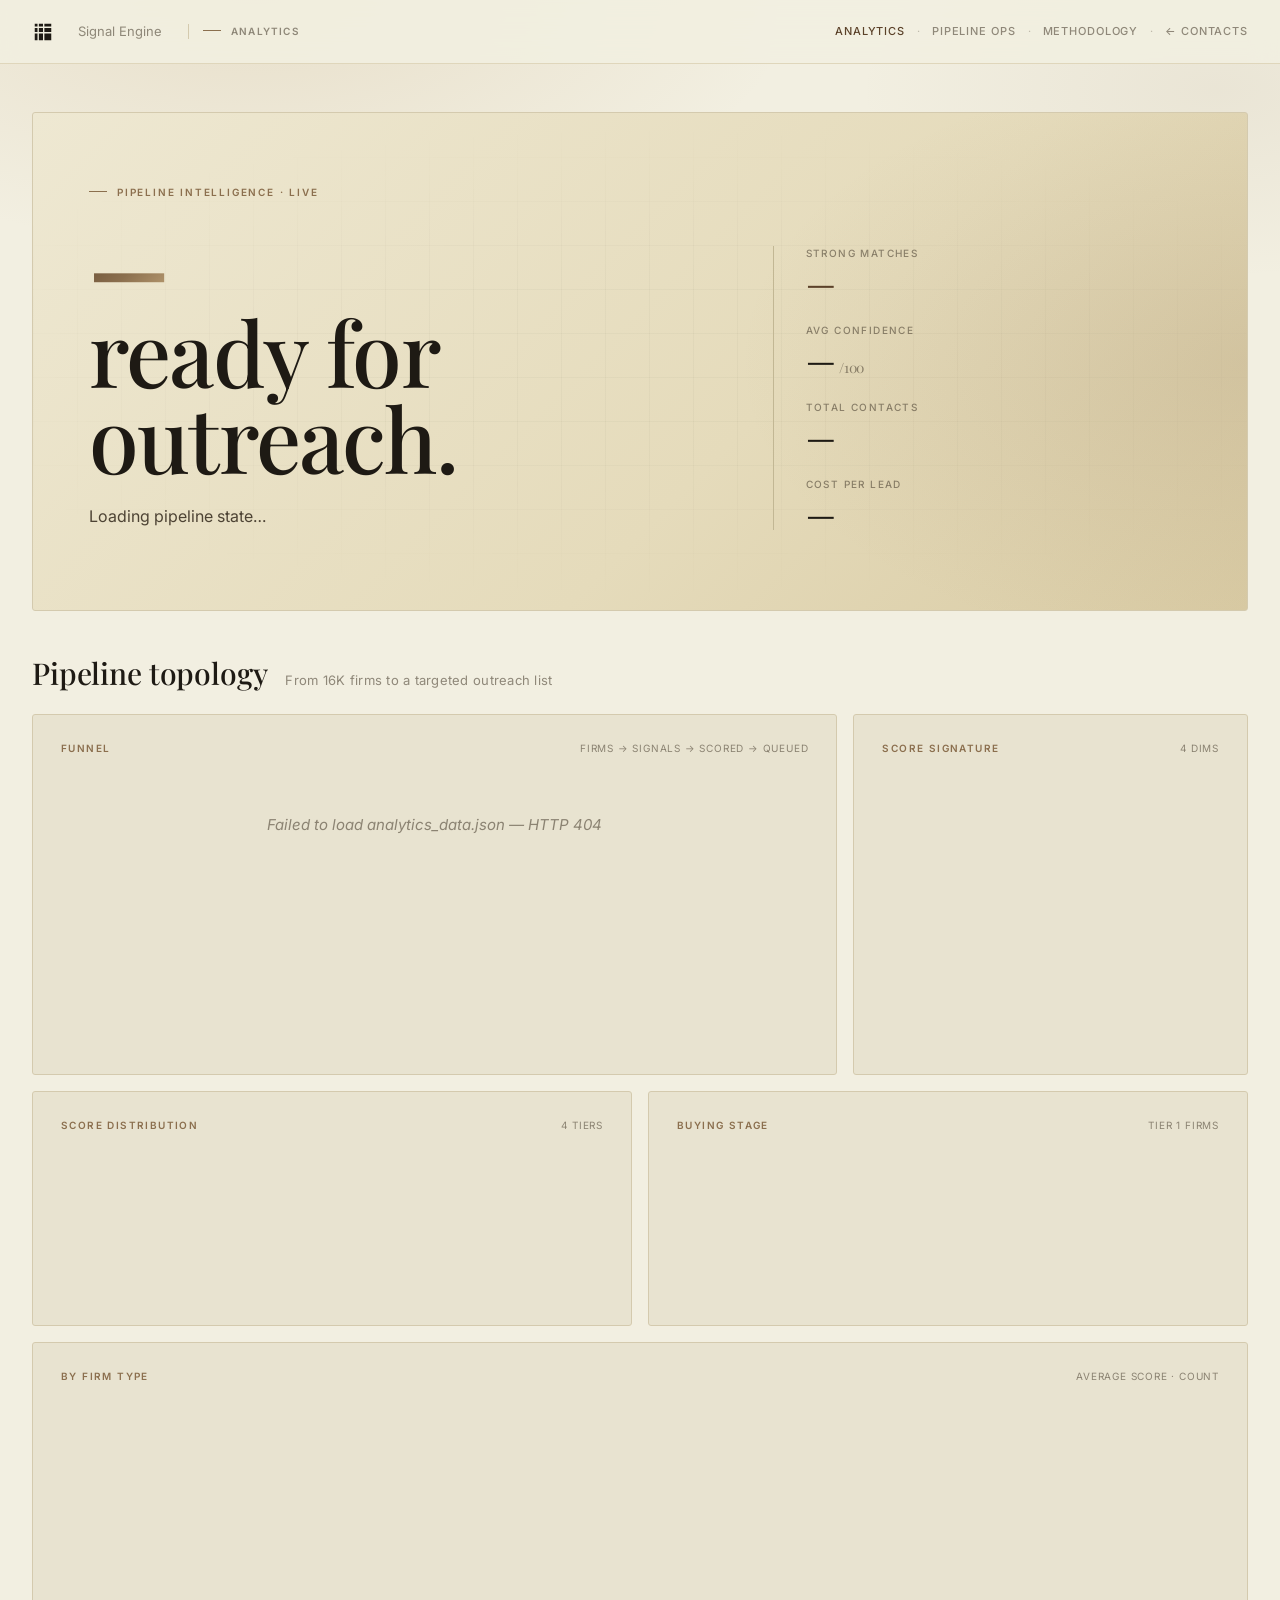
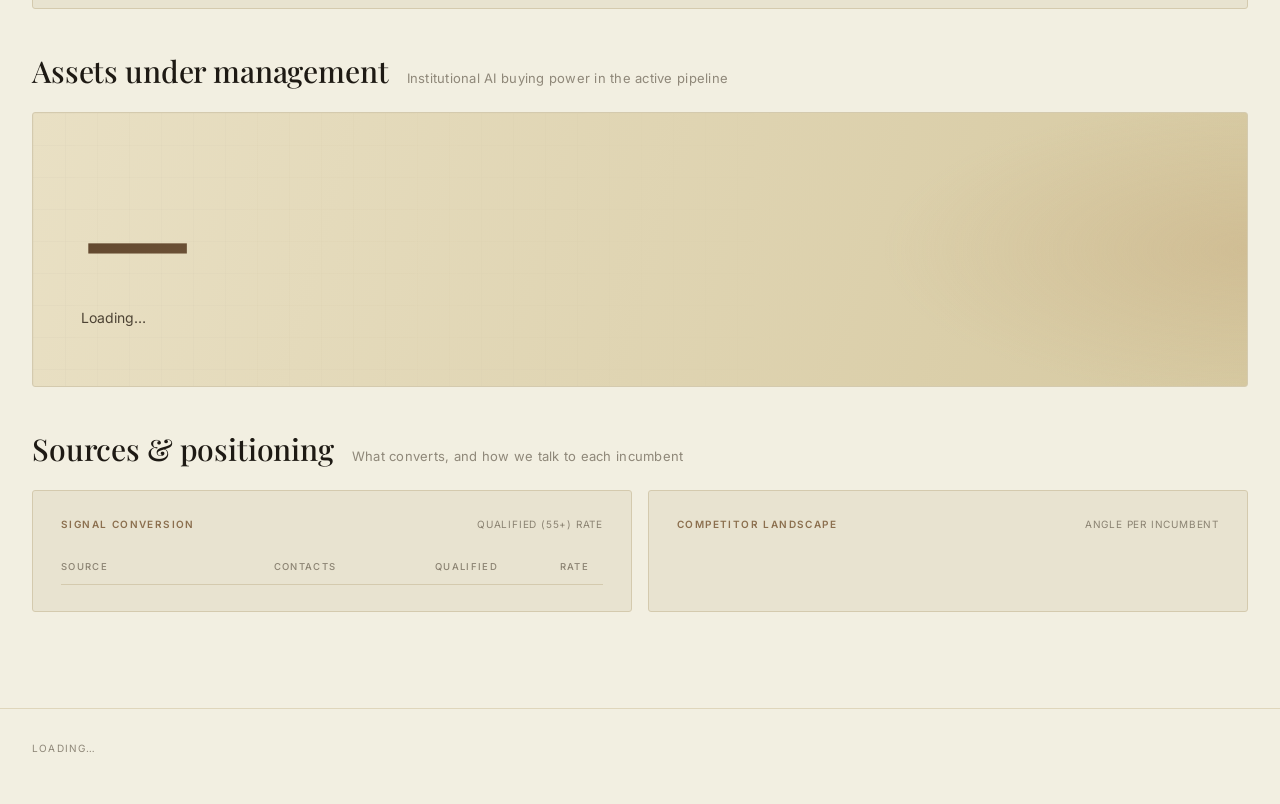
==== export/analytics.html @ 93e5c170 "UX polish: auto-expand top 3 firms, side panel, analytics cleanup, methodology CTA, visual hierarchy" ====
<!doctype html>
<html lang="en">
<head>
<meta charset="utf-8">
<meta name="viewport" content="width=device-width,initial-scale=1">
<title>Analytics · MEDDIC Engine</title>
<link rel="preconnect" href="https://fonts.googleapis.com">
<link rel="preconnect" href="https://fonts.gstatic.com" crossorigin>
<link href="https://fonts.googleapis.com/css2?family=Inter:wght@300;400;500;600&family=Playfair+Display:wght@400;500;600;700&display=swap" rel="stylesheet">
<style>
  :root{
    /* Warm sand palette — editorial, layered */
    --bg:#F2EFE1;
    --bg-deep:#EAE4CF;
    --surface:#E8E3D0;
    --surface-2:#DED5B8;
    --surface-3:#D0C4A2;
    --ink:#1E1A14;
    --ink-2:#4D4334;
    --ink-3:rgba(77,67,52,0.60);
    --ink-4:rgba(77,67,52,0.32);
    --border:#D4CAAE;
    --border-soft:#DFD6BB;
    --umber:#8B6F4E;
    --umber-deep:#5B4129;
    --umber-light:#C4A77A;
    --umber-glow:rgba(139,111,78,0.12);
    --blue:#465BFF;
    --blue-soft:rgba(70,91,255,0.12);
    --green:#4F7A3B;
    --amber:#B07D1A;
    --orange:#C25A1E;
    --red:#A8321C;
    --font-ui:'Inter',system-ui,-apple-system,sans-serif;
    --font-display:'Playfair Display',Georgia,serif;
    --font-mono:'SF Mono','Fira Code',ui-monospace,Menlo,monospace;
  }
  *{box-sizing:border-box}
  html,body{margin:0;padding:0;background:var(--bg);color:var(--ink);
    font-family:var(--font-ui);font-size:15px;line-height:1.5;-webkit-font-smoothing:antialiased;
    background-image:
      radial-gradient(ellipse 60% 40% at 20% 0%, rgba(196,167,122,0.22), transparent 70%),
      radial-gradient(ellipse 40% 30% at 95% 10%, rgba(139,111,78,0.08), transparent 70%);
    background-attachment:fixed;
  }
  a{color:inherit}

  /* ── Header ── */
  header{position:sticky;top:0;z-index:20;
    background:rgba(242,239,225,0.88);backdrop-filter:blur(14px);-webkit-backdrop-filter:blur(14px);
    border-bottom:1px solid var(--border-soft);height:64px;padding:0 32px;
    display:flex;align-items:center;gap:20px}
  .brand{display:flex;align-items:center;gap:12px}
  .brand .name{font-size:15px;font-weight:500;color:var(--ink)}
  .brand .sub{color:var(--ink-3);font-size:13px}
  .brand .eyebrow{margin-left:14px;padding-left:14px;border-left:1px solid var(--border);
    font-size:10px;letter-spacing:0.12em;text-transform:uppercase;color:var(--ink-3)}
  .nav-links{display:flex;align-items:center;gap:12px;margin-left:auto}
  .nav-links a{font-size:11px;font-weight:500;letter-spacing:0.08em;text-transform:uppercase;
    color:var(--ink-3);text-decoration:none;transition:color 150ms}
  .nav-links a:hover{color:var(--ink)}
  .nav-links a.active{color:var(--umber-deep)}
  .nav-links .nav-sep{color:var(--ink-4);font-size:11px}

  main{max-width:1280px;margin:0 auto;padding:48px 32px 96px}

  /* ── Editorial eyebrow ── */
  .eyebrow{font-size:10px;letter-spacing:0.18em;text-transform:uppercase;
    color:var(--umber);font-weight:600}
  .eyebrow::before{content:"";display:inline-block;width:18px;height:1px;
    background:var(--umber);vertical-align:middle;margin-right:10px;margin-bottom:3px}

  /* ── HERO ── */
  .hero{
    position:relative;overflow:hidden;
    padding:72px 56px 80px;margin-bottom:32px;
    background:
      radial-gradient(ellipse 70% 100% at 100% 50%, rgba(139,111,78,0.14), transparent 60%),
      linear-gradient(135deg, #EEE8D2 0%, #E5DBBB 60%, #D9CBA4 100%);
    border:1px solid var(--border);
    border-radius:3px;
  }
  .hero::after{
    content:"";position:absolute;inset:0;pointer-events:none;
    background-image:
      linear-gradient(rgba(77,67,52,0.035) 1px, transparent 1px),
      linear-gradient(90deg, rgba(77,67,52,0.035) 1px, transparent 1px);
    background-size: 44px 44px;
    mask-image:radial-gradient(ellipse 80% 60% at 50% 50%, #000 30%, transparent 80%);
    -webkit-mask-image:radial-gradient(ellipse 80% 60% at 50% 50%, #000 30%, transparent 80%);
  }
  .hero-inner{position:relative;z-index:1;display:grid;grid-template-columns:1.5fr 1fr;gap:56px;align-items:end}
  .hero .eyebrow{margin-bottom:22px}
  .hero-title{
    font-family:var(--font-display);font-weight:500;
    font-size:clamp(56px,7vw,104px);line-height:0.96;letter-spacing:-0.02em;
    margin:0;color:var(--ink);
  }
  .hero-title .num{
    font-weight:700;
    background:linear-gradient(135deg, var(--umber-deep) 0%, var(--umber) 55%, var(--umber-light) 100%);
    -webkit-background-clip:text;background-clip:text;color:transparent;
    font-variant-numeric:tabular-nums;display:inline-block;
  }
  .hero-sub{margin-top:24px;font-size:16px;color:var(--ink-2);line-height:1.6;max-width:580px}
  .hero-sub b{color:var(--ink);font-weight:500}

  /* KPI typographic column */
  .kpi-col{display:flex;flex-direction:column;gap:24px;border-left:1px solid var(--border-strong, #C2B794);padding-left:32px}
  .kpi-line{display:flex;flex-direction:column;gap:4px}
  .kpi-line .l{font-size:10px;letter-spacing:0.14em;text-transform:uppercase;color:var(--ink-3);font-weight:500}
  .kpi-line .v{font-family:var(--font-display);font-size:34px;font-weight:500;line-height:1;
    letter-spacing:-0.01em;color:var(--ink);font-variant-numeric:tabular-nums}
  .kpi-line .v small{font-size:14px;color:var(--ink-3);margin-left:4px;font-weight:400}
  .kpi-line.accent .v{color:var(--umber-deep)}
  @media (max-width:920px){
    .hero{padding:52px 32px 56px}
    .hero-inner{grid-template-columns:1fr;gap:40px}
    .kpi-col{border-left:0;border-top:1px solid var(--border);padding-left:0;padding-top:28px;
      display:grid;grid-template-columns:1fr 1fr;gap:20px}
  }

  /* ── Sections ── */
  section{margin-bottom:28px}
  .sec-head{margin:40px 0 18px;display:flex;align-items:baseline;gap:18px}
  .sec-title{font-family:var(--font-display);font-size:30px;font-weight:500;
    letter-spacing:-0.005em;color:var(--ink);margin:0}
  .sec-sub{font-size:13px;color:var(--ink-3);letter-spacing:0.02em}

  /* ── Bento grid ── */
  .bento{
    display:grid;grid-template-columns:repeat(6, 1fr);gap:16px;
  }
  .tile{
    background:var(--surface);border:1px solid var(--border);border-radius:3px;
    padding:26px 28px;position:relative;overflow:hidden;
    transition:transform 220ms, box-shadow 220ms, border-color 220ms;
  }
  .tile:hover{border-color:var(--umber-light);box-shadow:0 6px 24px rgba(91,65,41,0.08)}
  .tile-hd{display:flex;justify-content:space-between;align-items:baseline;margin-bottom:18px}
  .tile-hd .lbl{font-size:10px;letter-spacing:0.14em;text-transform:uppercase;color:var(--umber);font-weight:600}
  .tile-hd .hint{font-size:10px;letter-spacing:0.08em;text-transform:uppercase;color:var(--ink-3)}
  .t-span-4{grid-column:span 4}
  .t-span-3{grid-column:span 3}
  .t-span-2{grid-column:span 2}
  .t-span-6{grid-column:span 6}
  @media (max-width:960px){.t-span-4,.t-span-3,.t-span-2{grid-column:span 6}}

  /* ── Funnel (ribbon) ── */
  .funnel{display:flex;flex-direction:column;gap:6px;margin-top:4px}
  .f-row{display:grid;grid-template-columns:1fr 96px;gap:18px;align-items:center}
  .f-bar{
    position:relative;height:60px;padding:0 22px;display:flex;align-items:center;
    border-radius:2px;color:#fff;white-space:nowrap;
    transition:transform 240ms;
  }
  .f-bar:hover{transform:translateX(4px)}
  .f-bar .count{font-family:var(--font-display);font-size:26px;font-weight:500;
    letter-spacing:-0.01em;margin-right:14px;font-variant-numeric:tabular-nums}
  .f-bar .name{font-size:11px;letter-spacing:0.10em;text-transform:uppercase;font-weight:500;opacity:0.92}
  .f-conv{text-align:right;font-family:var(--font-mono);font-size:11px;color:var(--ink-3)}
  .f-conv .v{display:block;font-family:var(--font-display);font-size:17px;color:var(--ink);
    letter-spacing:-0.01em;font-variant-numeric:tabular-nums}
  .f-conv .drop{display:block;font-size:9.5px;color:var(--red);margin-top:2px;letter-spacing:0.06em;text-transform:uppercase;font-weight:600}
  .funnel-lede{
    margin-top:22px;padding:16px 20px;border-radius:2px;
    background:var(--umber-glow);border-left:3px solid var(--umber);
    font-size:13.5px;color:var(--ink-2);line-height:1.6;
  }
  .funnel-lede b{color:var(--umber-deep);font-weight:600}

  /* ── Radar (dimensions) ── */
  .radar-wrap{display:flex;flex-direction:column;align-items:center;gap:18px;margin-top:-4px}
  .radar-wrap svg{width:100%;max-width:260px;height:auto}
  .radar-legend{display:grid;grid-template-columns:1fr 1fr;gap:10px 16px;width:100%;font-size:11px}
  .radar-legend .k{color:var(--ink-3);letter-spacing:0.04em;text-transform:uppercase;font-size:9.5px;font-weight:500}
  .radar-legend .v{font-family:var(--font-display);font-size:19px;color:var(--ink);letter-spacing:-0.01em;font-variant-numeric:tabular-nums}

  /* ── Donut ── */
  .donut-wrap{display:flex;align-items:center;gap:22px;margin-top:-2px}
  .donut-wrap svg{flex-shrink:0;width:150px;height:150px}
  .donut-ctr{pointer-events:none}
  .donut-ctr .n{font-family:var(--font-display);font-size:30px;fill:var(--ink);font-weight:500}
  .donut-ctr .l{font-size:9px;fill:var(--ink-3);letter-spacing:0.14em;text-transform:uppercase}
  .legend{display:flex;flex-direction:column;gap:9px;flex:1;font-size:12.5px}
  .legend-row{display:grid;grid-template-columns:10px 1fr auto;gap:10px;align-items:center}
  .legend-row .dot{width:8px;height:8px;border-radius:1px;margin-top:1px}
  .legend-row .k{color:var(--ink-2)}
  .legend-row .v{font-family:var(--font-mono);font-size:11.5px;color:var(--ink);font-variant-numeric:tabular-nums}
  .legend-row .v em{font-style:normal;color:var(--ink-3);margin-left:4px}

  /* ── Firm-type vertical bars ── */
  .vbars{display:flex;align-items:flex-end;justify-content:space-around;height:180px;gap:14px;padding:0 4px;margin-top:8px}
  .vbar{flex:1;display:flex;flex-direction:column;align-items:center;gap:6px;height:100%;justify-content:flex-end;min-width:0}
  .vbar .col{width:100%;max-width:52px;border-radius:2px 2px 0 0;position:relative;
    background:linear-gradient(180deg, var(--umber-light) 0%, var(--umber) 100%);
    transition:transform 220ms}
  .vbar:hover .col{transform:scaleY(1.03);transform-origin:bottom}
  .vbar .col .n{position:absolute;top:-22px;left:50%;transform:translateX(-50%);
    font-family:var(--font-display);font-size:16px;color:var(--ink);letter-spacing:-0.01em;font-variant-numeric:tabular-nums}
  .vbar .k{font-size:10px;letter-spacing:0.06em;text-transform:uppercase;color:var(--ink-3);text-align:center;line-height:1.2;font-weight:500}
  .vbar .sub{font-family:var(--font-mono);font-size:10px;color:var(--ink-3)}

  /* ── AUM band ── */
  .aum-band{
    padding:56px 48px;margin-top:8px;position:relative;overflow:hidden;
    background:
      radial-gradient(ellipse 50% 90% at 100% 50%, rgba(196,167,122,0.35), transparent 60%),
      linear-gradient(105deg, #E9E0C4 0%, #D6C9A1 100%);
    border:1px solid var(--border);border-radius:3px;
    display:grid;grid-template-columns:1.2fr 1fr;gap:48px;align-items:center;
  }
  .aum-band::before{
    content:"";position:absolute;inset:0;pointer-events:none;opacity:0.5;
    background-image:
      linear-gradient(rgba(77,67,52,0.04) 1px, transparent 1px),
      linear-gradient(90deg, rgba(77,67,52,0.04) 1px, transparent 1px);
    background-size: 32px 32px;
    mask-image:linear-gradient(90deg, #000 0%, transparent 70%);
    -webkit-mask-image:linear-gradient(90deg, #000 0%, transparent 70%);
  }
  .aum-hero{position:relative;z-index:1}
  .aum-hero .big{
    font-family:var(--font-display);font-size:clamp(72px, 10vw, 128px);font-weight:600;
    line-height:0.96;letter-spacing:-0.03em;color:var(--ink);font-variant-numeric:tabular-nums;
    background:linear-gradient(160deg, var(--umber-deep) 10%, var(--umber) 90%);
    -webkit-background-clip:text;background-clip:text;color:transparent;
  }
  .aum-hero .big small{font-size:0.35em;color:var(--umber);margin-left:8px;font-weight:500;-webkit-text-fill-color:var(--umber)}
  .aum-hero .sub{margin-top:16px;font-size:14px;color:var(--ink-2);line-height:1.6;max-width:460px}
  .aum-meta{position:relative;z-index:1;display:flex;flex-direction:column;gap:18px}
  .aum-meta .row{display:flex;justify-content:space-between;align-items:baseline;
    padding-bottom:14px;border-bottom:1px solid rgba(77,67,52,0.18)}
  .aum-meta .row:last-child{border-bottom:none}
  .aum-meta .k{font-size:10px;letter-spacing:0.14em;text-transform:uppercase;color:var(--ink-3)}
  .aum-meta .v{font-family:var(--font-display);font-size:26px;color:var(--ink);letter-spacing:-0.01em;font-variant-numeric:tabular-nums}
  @media (max-width:900px){.aum-band{grid-template-columns:1fr;padding:40px 28px;gap:28px}}

  /* ── Signal conversion / competitor tables ── */
  .ed-table{width:100%;border-collapse:collapse;font-size:13px;margin-top:4px}
  .ed-table th{font-size:9.5px;letter-spacing:0.14em;text-transform:uppercase;color:var(--ink-3);
    font-weight:500;text-align:left;padding:10px 14px 10px 0;border-bottom:1px solid var(--border)}
  .ed-table td{padding:14px 14px 14px 0;border-bottom:1px solid var(--border-soft);color:var(--ink-2)}
  .ed-table td.num{font-family:var(--font-mono);text-align:right;color:var(--ink);font-variant-numeric:tabular-nums}
  .ed-table tr:last-child td{border-bottom:none}
  .ed-table tr.best td{background:var(--umber-glow)}
  .ed-table tr.best td.num{color:var(--umber-deep);font-weight:500}
  .ed-table tr.zero td{color:var(--ink-3);font-style:italic}
  .sig-chip{display:inline-block;padding:2px 8px;border-radius:2px;
    font-size:10px;letter-spacing:0.08em;text-transform:uppercase;font-weight:500;
    background:rgba(70,91,255,0.09);color:var(--blue);border:1px solid rgba(70,91,255,0.22)}
  .sig-chip.press{background:rgba(176,125,26,0.11);color:var(--amber);border-color:rgba(176,125,26,0.32)}
  .sig-chip.hiring{background:rgba(79,122,59,0.11);color:var(--green);border-color:rgba(79,122,59,0.32)}
  .sig-chip.twitter{background:rgba(194,90,30,0.11);color:var(--orange);border-color:rgba(194,90,30,0.32)}

  .callout{
    margin-top:14px;padding:12px 16px;border-radius:2px;
    background:rgba(176,125,26,0.08);border:1px solid rgba(176,125,26,0.28);border-left:3px solid var(--amber);
    font-size:12.5px;color:var(--ink-2);line-height:1.55;
  }
  .callout code{background:rgba(77,67,52,0.08);padding:1px 5px;border-radius:2px;font-family:var(--font-mono);font-size:11.5px}

  /* ── Competitor cards ── */
  .comp-grid{display:grid;grid-template-columns:1fr 1fr;gap:14px;margin-top:4px}
  .comp-card{background:rgba(255,255,255,0.35);border:1px solid var(--border);border-left:3px solid var(--umber);
    padding:18px 20px;border-radius:2px;transition:border-color 180ms}
  .comp-card:hover{border-color:var(--umber-deep)}
  .comp-card .n{font-family:var(--font-display);font-size:20px;color:var(--ink);margin-bottom:4px;letter-spacing:-0.005em}
  .comp-card .meta{font-family:var(--font-mono);font-size:11px;color:var(--ink-3);margin-bottom:10px}
  .comp-card .meta b{color:var(--umber-deep);font-weight:600}
  .comp-card .angle{font-size:13px;color:var(--ink-2);font-style:italic;line-height:1.5}

  /* ── Bottleneck ── */
  .bottleneck{
    padding:26px 32px;margin-top:12px;border-radius:3px;
    background:linear-gradient(135deg, rgba(168,50,28,0.05), rgba(194,90,30,0.08));
    border:1px solid rgba(194,90,30,0.28);border-left:3px solid var(--orange);
    display:flex;align-items:flex-start;gap:22px;
  }
  .bottleneck .ic{
    flex-shrink:0;width:40px;height:40px;display:flex;align-items:center;justify-content:center;
    background:rgba(194,90,30,0.12);border:1px solid rgba(194,90,30,0.35);border-radius:50%;
    color:var(--orange);font-family:var(--font-display);font-weight:600;font-size:22px;line-height:1;
  }
  .bottleneck .body{flex:1}
  .bottleneck .lbl{font-size:10px;letter-spacing:0.14em;text-transform:uppercase;color:var(--orange);
    margin-bottom:6px;font-weight:600}
  .bottleneck .msg{font-size:15px;color:var(--ink);line-height:1.55}
  .bottleneck .msg b{color:var(--ink);font-weight:600}

  .state{padding:40px;text-align:center;color:var(--ink-3);font-style:italic}
  footer{max-width:1280px;margin:0 auto;padding:32px 32px 48px;font-size:10px;
    letter-spacing:0.12em;text-transform:uppercase;color:var(--ink-3);border-top:1px solid var(--border-soft)}

  /* entrance */
  .fade-in{opacity:0;transform:translateY(8px);animation:rise 600ms ease forwards}
  @keyframes rise{to{opacity:1;transform:translateY(0)}}
  .fade-in.d1{animation-delay:60ms}
  .fade-in.d2{animation-delay:120ms}
  .fade-in.d3{animation-delay:180ms}
  .fade-in.d4{animation-delay:240ms}
</style>
</head>
<body>

<header>
  <div class="brand">
    <svg width="22" height="22" viewBox="0 0 16 16" fill="none" aria-hidden="true">
      <path fill="#1E1A14" d="M2 2h2v2H2V2Zm3 2h3V2H5v2Zm4-2v2h5V2H9ZM2 8h2V5H2v3Zm3 0h3V5H5v3Zm4 0h5V5H9v3Zm-7 6h2V9H2v5Zm3 0h3V9H5v5Zm4 0h5V9H9v5Z"/>
    </svg>
    <span class="name"></span>
    <span class="sub">Signal Engine</span>
    <span class="eyebrow">Analytics</span>
  </div>
  <nav class="nav-links">
    <a href="analytics.html" class="active">Analytics</a><span class="nav-sep">·</span>
    <a href="ops.html">Pipeline Ops</a><span class="nav-sep">·</span>
    <a href="methodology.html">Methodology</a><span class="nav-sep">·</span>
    <a href="index.html">← Contacts</a>
  </nav>
</header>

<main>

  <!-- HERO -->
  <section class="hero fade-in">
    <div class="hero-inner">
      <div>
        <div class="eyebrow">Pipeline intelligence · live</div>
        <h1 class="hero-title"><span class="num" id="h-ready">—</span><br/>ready for outreach.</h1>
        <div class="hero-sub" id="h-sub">Loading pipeline state…</div>
      </div>
      <div class="kpi-col">
        <div class="kpi-line accent">
          <span class="l">Strong matches</span>
          <span class="v" id="k-strong">—</span>
        </div>
        <div class="kpi-line">
          <span class="l">Avg confidence</span>
          <span class="v"><span id="k-avg">—</span><small>/100</small></span>
        </div>
        <div class="kpi-line">
          <span class="l">Total contacts</span>
          <span class="v" id="k-total">—</span>
        </div>
        <div class="kpi-line">
          <span class="l">Cost per lead</span>
          <span class="v" id="k-cost">—</span>
        </div>
      </div>
    </div>
  </section>

  <!-- BENTO ROW: Funnel (wide) + Dimensions Radar + Score Tiers Donut -->
  <div class="sec-head">
    <h2 class="sec-title">Pipeline topology</h2>
    <span class="sec-sub">From 16K firms to a targeted outreach list</span>
  </div>

  <div class="bento">
    <div class="tile t-span-4 fade-in d1">
      <div class="tile-hd">
        <span class="lbl">Funnel</span>
        <span class="hint">Firms → signals → scored → queued</span>
      </div>
      <div id="funnel" class="funnel"><div class="state">Loading…</div></div>
    </div>

    <div class="tile t-span-2 fade-in d2">
      <div class="tile-hd">
        <span class="lbl">Score signature</span>
        <span class="hint">4 dims</span>
      </div>
      <div class="radar-wrap">
        <svg viewBox="0 0 260 260" id="radar" aria-hidden="true"></svg>
        <div class="radar-legend" id="radar-legend"></div>
      </div>
    </div>

    <div class="tile t-span-3 fade-in d2">
      <div class="tile-hd">
        <span class="lbl">Score distribution</span>
        <span class="hint">4 tiers</span>
      </div>
      <div class="donut-wrap">
        <svg viewBox="0 0 100 100" id="donut-tiers" aria-hidden="true"></svg>
        <div class="legend" id="tiers-legend"></div>
      </div>
    </div>

    <div class="tile t-span-3 fade-in d3">
      <div class="tile-hd">
        <span class="lbl">Buying stage</span>
        <span class="hint">Tier 1 firms</span>
      </div>
      <div class="donut-wrap">
        <svg viewBox="0 0 100 100" id="donut-stages" aria-hidden="true"></svg>
        <div class="legend" id="stages-legend"></div>
      </div>
    </div>

    <div class="tile t-span-6 fade-in d4">
      <div class="tile-hd">
        <span class="lbl">By firm type</span>
        <span class="hint">Average score · count</span>
      </div>
      <div class="vbars" id="vbars"></div>
    </div>
  </div>

  <!-- AUM BAND -->
  <div class="sec-head">
    <h2 class="sec-title">Assets under management</h2>
    <span class="sec-sub">Institutional AI buying power in the active pipeline</span>
  </div>
  <section class="fade-in">
    <div class="aum-band" id="aum-card">
      <div class="aum-hero">
        <div class="big" id="aum-big">—</div>
        <div class="sub" id="aum-sub">Loading…</div>
      </div>
      <div class="aum-meta" id="aum-meta"></div>
    </div>
  </section>

  <!-- SIGNAL CONVERSION + COMPETITOR -->
  <div class="sec-head">
    <h2 class="sec-title">Sources & positioning</h2>
    <span class="sec-sub">What converts, and how we talk to each incumbent</span>
  </div>

  <div class="bento">
    <div class="tile t-span-3 fade-in">
      <div class="tile-hd">
        <span class="lbl">Signal conversion</span>
        <span class="hint">Qualified (55+) rate</span>
      </div>
      <table class="ed-table" id="signal-conv">
        <thead><tr><th>Source</th><th style="text-align:right">Contacts</th>
          <th style="text-align:right">Qualified</th><th style="text-align:right">Rate</th></tr></thead>
        <tbody></tbody>
      </table>
      <div id="signal-callouts"></div>
    </div>

    <div class="tile t-span-3 fade-in">
      <div class="tile-hd">
        <span class="lbl">Competitor landscape</span>
        <span class="hint">Angle per incumbent</span>
      </div>
      <div class="comp-grid" id="comp-grid"></div>
    </div>
  </div>

</main>

<footer id="footer">Loading…</footer>

<script>
(() => {
  const esc = s => String(s==null?'':s).replace(/[&<>"']/g, c => ({'&':'&amp;','<':'&lt;','>':'&gt;','"':'&quot;',"'":'&#39;'}[c]));
  const fmt = n => (n||0).toLocaleString();
  const prettyType = t => ({pe:'Private Equity',hedge_fund:'Hedge Fund',investment_bank:'Investment Bank',credit_fund:'Credit Fund',credit:'Credit'}[t] || (t||'unknown').replace(/_/g,' '));
  const prettyComp = t => ({alphasense:'AlphaSense',rogo:'Rogo',bloomberg:'Bloomberg',stack_ai:'Stack AI',none:'Cold ICP'}[t] || (t||'unknown').replace(/_/g,' '));
  const prettyStage = s => ({deploying:'Deploying',evaluating:'Evaluating',exploring:'Exploring',unknown:'Unknown'}[s] || s);

  // Warm palette — consistent across charts
  const UMBER = ['#5B4129','#8B6F4E','#B0895F','#C4A77A','#D6BE98'];
  const STAGE_COLORS = {deploying:'#4F7A3B', evaluating:'#B07D1A', exploring:'#C25A1E', unknown:'#B5A889'};
  const TIER_COLORS  = {strong:'#5B4129', good:'#8B6F4E', moderate:'#B0895F', weak:'#C25A1E'};

  // Funnel gradient — deep umber → blue endpoint
  function funnelColor(i, n){
    const stops = ['#4A3522','#6B4F33','#8B6F4E','#A98863','#C4A77A'];
    if (i === n - 1) return '#465BFF';
    return stops[Math.min(i, stops.length - 1)];
  }

  // ── Hero ────────────────────────────────────────────
  function renderHero(d){
    const h = d.hero || {}, s = d.stats || {}, f = d.funnel || {};
    const ready = f.ready ?? s.ready ?? h.ready ?? 0;
    document.getElementById('h-ready').textContent = ready;
    document.getElementById('h-sub').innerHTML =
      `From <b>${fmt(f.sec_indexed ?? h.sec_total ?? 0)}</b> SEC-registered firms to <b>${ready}</b> ready contacts — every score is explainable.`;
    document.getElementById('k-strong').textContent = h.strong ?? 0;
    document.getElementById('k-avg').textContent = Math.round(h.avg_score || 0);
    document.getElementById('k-total').textContent = fmt(h.contacts);
    const cost = h.cost_per_lead || 0;
    document.getElementById('k-cost').textContent = cost > 0 ? `$${cost < 0.01 ? cost.toFixed(4) : cost.toFixed(2)}` : '$0.00';
  }

  // ── Funnel ──────────────────────────────────────────
  function renderFunnel(d){
    const stages = (d.funnel && d.funnel.stages) || [];
    const max = Math.max(1, ...stages.map(s => s.count));
    let worstIdx = -1, worstRate = 101;
    for (let i = 1; i < stages.length; i++){
      const prev = stages[i-1].count; if (!prev) continue;
      const rate = (stages[i].count / prev) * 100;
      if (rate < worstRate){ worstRate = rate; worstIdx = i; }
    }
    const el = document.getElementById('funnel');
    el.innerHTML = stages.map((s, i) => {
      const prev = i === 0 ? null : stages[i-1].count;
      const conv = prev ? (s.count / prev) * 100 : null;
      const pct = Math.max(10, (s.count / max) * 100);
      const drop = (i === worstIdx) ? `<span class="drop">↓ biggest drop</span>` : '';
      return `<div class="f-row">
        <div class="f-bar" style="width:${pct}%;background:linear-gradient(90deg, ${funnelColor(i, stages.length)}, ${funnelColor(Math.min(i+1, stages.length-1), stages.length)})">
          <span class="count">${fmt(s.count)}</span><span class="name">${esc(s.label)}</span>
        </div>
        <div class="f-conv">
          ${conv != null ? `<span class="v">${conv.toFixed(0)}%</span>conversion` : `<span class="v">—</span>start`}
          ${drop}
        </div>
      </div>`;
    }).join('');

    const bn = d.bottleneck || {};
    let msg = bn.message || '';
    if (!msg && worstIdx > 0){
      const from = stages[worstIdx-1], to = stages[worstIdx];
      const lost = from.count - to.count;
      msg = `<b>${esc(to.label)}</b> is the binding constraint — ${fmt(lost)} records (${Math.round(100 - worstRate)}%) drop between <b>${esc(from.label)}</b> and <b>${esc(to.label)}</b>.`;
    }
    if (msg){
      const lede = document.createElement('div');
      lede.className = 'funnel-lede';
      lede.innerHTML = msg;
      el.appendChild(lede);
    }
  }

  // ── Radar (dimensions) ──────────────────────────────
  function renderRadar(d){
    const dims = d.dimensions || {};
    const keys = [
      {k:'icp_fit',          lbl:'ICP Fit'},
      {k:'ai_readiness',     lbl:'AI Readiness'},
      {k:'reachability',     lbl:'Reachability'},
      {k:'signal_freshness', lbl:'Freshness'},
    ];
    const cx = 130, cy = 130, R = 90;
    const pts = keys.map((kd, i) => {
      const angle = (Math.PI * 2 * i / keys.length) - Math.PI / 2;
      const v = (dims[kd.k] || {}).avg || 0;
      const r = (v / 100) * R;
      return {
        lx: cx + Math.cos(angle) * R,
        ly: cy + Math.sin(angle) * R,
        x: cx + Math.cos(angle) * r,
        y: cy + Math.sin(angle) * r,
        v, lbl: kd.lbl, k: kd.k,
      };
    });

    let svg = '';
    // concentric circles
    for (let i = 1; i <= 4; i++){
      svg += `<circle cx="${cx}" cy="${cy}" r="${(R*i)/4}" fill="none" stroke="rgba(139,111,78,0.12)" stroke-width="0.8"/>`;
    }
    // axes
    pts.forEach(p => {
      svg += `<line x1="${cx}" y1="${cy}" x2="${p.lx}" y2="${p.ly}" stroke="rgba(139,111,78,0.18)" stroke-width="0.8"/>`;
    });
    // polygon fill
    const poly = pts.map(p => `${p.x.toFixed(1)},${p.y.toFixed(1)}`).join(' ');
    svg += `<polygon points="${poly}" fill="url(#umb-grad)" stroke="#8B6F4E" stroke-width="1.6" stroke-linejoin="round"/>`;
    // point dots
    pts.forEach(p => {
      svg += `<circle cx="${p.x}" cy="${p.y}" r="3.2" fill="#5B4129" stroke="#F2EFE1" stroke-width="1.5"/>`;
    });
    // axis labels
    pts.forEach(p => {
      const offX = (p.lx - cx) * 0.18;
      const offY = (p.ly - cy) * 0.18;
      svg += `<text x="${p.lx + offX}" y="${p.ly + offY + 3}" text-anchor="middle"
        font-family="Inter" font-size="9" fill="#8B6F4E" letter-spacing="1.1"
        style="text-transform:uppercase;font-weight:600">${esc(p.lbl.split(' ')[0])}</text>`;
    });
    const defs = `<defs><radialGradient id="umb-grad" cx="0.5" cy="0.5" r="0.6">
      <stop offset="0%" stop-color="#C4A77A" stop-opacity="0.55"/>
      <stop offset="100%" stop-color="#8B6F4E" stop-opacity="0.22"/>
    </radialGradient></defs>`;
    document.getElementById('radar').innerHTML = defs + svg;

    document.getElementById('radar-legend').innerHTML = pts.map(p => `
      <div><div class="k">${esc(p.lbl)}</div><div class="v">${Math.round(p.v)}</div></div>
    `).join('');
  }

  // ── Donut helper ────────────────────────────────────
  function drawDonut(targetId, segments, centerText){
    // segments: [{key,label,value,color}]
    const total = segments.reduce((a,b) => a + b.value, 0) || 1;
    const R = 42, C = 2 * Math.PI * R;
    let offset = 0;
    const arcs = segments.map(s => {
      const frac = s.value / total;
      const len = frac * C;
      const arc = `<circle cx="50" cy="50" r="${R}" fill="none"
        stroke="${s.color}" stroke-width="12"
        stroke-dasharray="${len.toFixed(2)} ${(C - len).toFixed(2)}"
        stroke-dashoffset="${(-offset).toFixed(2)}"
        transform="rotate(-90 50 50)"/>`;
      offset += len;
      return arc;
    }).join('');
    const bg = `<circle cx="50" cy="50" r="${R}" fill="none" stroke="rgba(139,111,78,0.10)" stroke-width="12"/>`;
    const ctr = centerText ? `<g class="donut-ctr">
      <text x="50" y="50" text-anchor="middle" class="n" dominant-baseline="middle">${esc(centerText.n)}</text>
      <text x="50" y="66" text-anchor="middle" class="l">${esc(centerText.l)}</text>
    </g>` : '';
    document.getElementById(targetId).innerHTML = bg + arcs + ctr;
  }

  // ── Score Tiers Donut ───────────────────────────────
  function renderTiers(d){
    const bands = d.score_histogram || [];
    const total = bands.reduce((a,b) => a + b.count, 0);
    const segs = bands.map(b => ({
      key:b.key, label:b.label, value:b.count,
      color: TIER_COLORS[b.key] || '#B5A889', range:b.range, pct:b.pct
    }));
    drawDonut('donut-tiers', segs, {n: total, l:'scored'});
    document.getElementById('tiers-legend').innerHTML = segs.map(s => `
      <div class="legend-row">
        <div class="dot" style="background:${s.color}"></div>
        <div class="k">${esc(s.label)}</div>
        <div class="v">${s.value}<em>${s.pct}%</em></div>
      </div>`).join('');
  }

  // ── Buying Stage Donut ──────────────────────────────
  function renderStages(d){
    const rows = d.by_buying_stage || [];
    const order = ['deploying','evaluating','exploring','unknown'];
    rows.sort((a,b) => order.indexOf(a.stage) - order.indexOf(b.stage));
    const total = rows.reduce((a,b) => a + (b.firms || 0), 0);
    const segs = rows.map(r => ({
      key:r.stage, label:prettyStage(r.stage), value:r.firms || 0,
      color:STAGE_COLORS[r.stage] || '#B5A889', avg:r.avg_score
    }));
    drawDonut('donut-stages', segs, {n: total, l:'firms'});
    document.getElementById('stages-legend').innerHTML = segs.map(s => `
      <div class="legend-row">
        <div class="dot" style="background:${s.color}"></div>
        <div class="k">${esc(s.label)}</div>
        <div class="v">${s.value}<em>avg ${Math.round(s.avg||0)}</em></div>
      </div>`).join('');
  }

  // ── By Firm Type (vertical bars) ────────────────────
  function renderFirmType(d){
    const rows = (d.by_firm_type || []).filter(r => r.avg_score).sort((a,b) => (b.avg_score||0) - (a.avg_score||0));
    const maxScore = 100;
    const el = document.getElementById('vbars');
    if (!rows.length){ el.innerHTML = '<div class="state">No scored contacts</div>'; return; }
    el.innerHTML = rows.map(r => {
      const h = Math.max(6, (r.avg_score / maxScore) * 160);
      return `<div class="vbar">
        <div class="col" style="height:${h}px"><span class="n">${Math.round(r.avg_score)}</span></div>
        <div class="k">${esc(prettyType(r.firm_type))}</div>
        <div class="sub">${r.firms} firms · ${r.scored||0} scored</div>
      </div>`;
    }).join('');
  }

  // ── AUM band ────────────────────────────────────────
  function renderAum(d){
    const a = d.aum_coverage || {};
    const big = document.getElementById('aum-big');
    const sub = document.getElementById('aum-sub');
    const meta = document.getElementById('aum-meta');
    if (!a.total_aum){
      big.style.background = 'none'; big.style.webkitTextFillColor = 'var(--ink-3)';
      big.textContent = 'AUM pending';
      sub.textContent = `${a.firms_matched||0} of ${a.firms_total||0} active firms matched. Run --sec-enrich to attach totals.`;
      meta.innerHTML = '';
      return;
    }
    big.innerHTML = `$${a.display_trillions.toFixed(2)}<small>T</small>`;
    sub.innerHTML = `Institutional assets under management across the active pipeline — roughly <b>${a.share_pct.toFixed(1)}%</b> of the US institutional AI-buying market.`;
    meta.innerHTML = `
      <div class="row"><span class="k">Firms matched</span><span class="v">${a.firms_matched}/${a.firms_total}</span></div>
      <div class="row"><span class="k">Market share</span><span class="v">${a.share_pct.toFixed(1)}%</span></div>
      <div class="row"><span class="k">Total AUM</span><span class="v">$${a.display_trillions.toFixed(2)}T</span></div>`;
  }

  // ── Signal Conversion ───────────────────────────────
  function renderSignalConv(d){
    const rows = d.signal_conversion || [];
    const withData = rows.filter(r => r.contacts > 0);
    const best = withData.reduce((a, b) => (a && a.rate > b.rate) ? a : b, null);
    const tb = document.querySelector('#signal-conv tbody');
    tb.innerHTML = rows.map(r => {
      const cls = [];
      if (best && r === best) cls.push('best');
      if (r.contacts === 0)   cls.push('zero');
      return `<tr class="${cls.join(' ')}">
        <td><span class="sig-chip ${esc(r.signal_type)}">${esc(r.signal_type)}</span></td>
        <td class="num">${fmt(r.contacts)}</td>
        <td class="num">${fmt(r.qualified)}</td>
        <td class="num">${r.rate.toFixed(1)}%</td>
      </tr>`;
    }).join('');
    const zero = rows.filter(r => r.contacts === 0 && r.signal_type !== 'none');
    document.getElementById('signal-callouts').innerHTML = zero.map(r =>
      `<div class="callout">${esc(r.signal_type)} signals not yet collected — run <code>--collect</code> to activate this source.</div>`
    ).join('');
  }

  // ── Competitor landscape cards ──────────────────────
  function renderCompetitors(d){
    const rows = d.competitor_landscape || [];
    const el = document.getElementById('comp-grid');
    el.innerHTML = rows.length ? rows.map(r => `
      <div class="comp-card">
        <div class="n">${esc(prettyComp(r.competitor))}</div>
        <div class="meta"><b>${r.firms}</b> firms · avg score ${Math.round(r.avg_score || 0)}</div>
        <div class="angle">${esc(r.angle)}</div>
      </div>`).join('') : `<div class="state">No competitor data</div>`;
  }

  // ── Bottleneck ──────────────────────────────────────
  function renderBottleneck(d){
    const b = d.bottleneck || {};
    const wrap = document.getElementById('bottleneck-wrap');
    if (!b || !b.message){
      wrap.innerHTML = `<div class="state">Pipeline too short to compute bottleneck</div>`;
      return;
    }
    wrap.innerHTML = `<div class="bottleneck">
      <div class="ic">!</div>
      <div class="body">
        <div class="lbl">Bottleneck · ${b.rate}% pass-through</div>
        <div class="msg">${esc(b.message)}</div>
      </div>
    </div>`;
  }

  async function load(){
    try{
      const r = await fetch('analytics_data.json', {cache:'no-store'});
      if (!r.ok) throw new Error('HTTP '+r.status);
      const d = await r.json();
      renderHero(d);
      renderFunnel(d);
      renderRadar(d);
      renderTiers(d);
      renderStages(d);
      renderFirmType(d);
      renderAum(d);
      renderSignalConv(d);
      renderCompetitors(d);
      const ts = d.generated_at ? new Date(d.generated_at).toLocaleString() : '—';
      document.getElementById('footer').textContent = `Generated ${ts}`;
    } catch(err){
      document.getElementById('funnel').innerHTML = `<div class="state">Failed to load analytics_data.json — ${esc(err.message)}</div>`;
    }
  }
  load();
})();
</script>
</body>
</html>
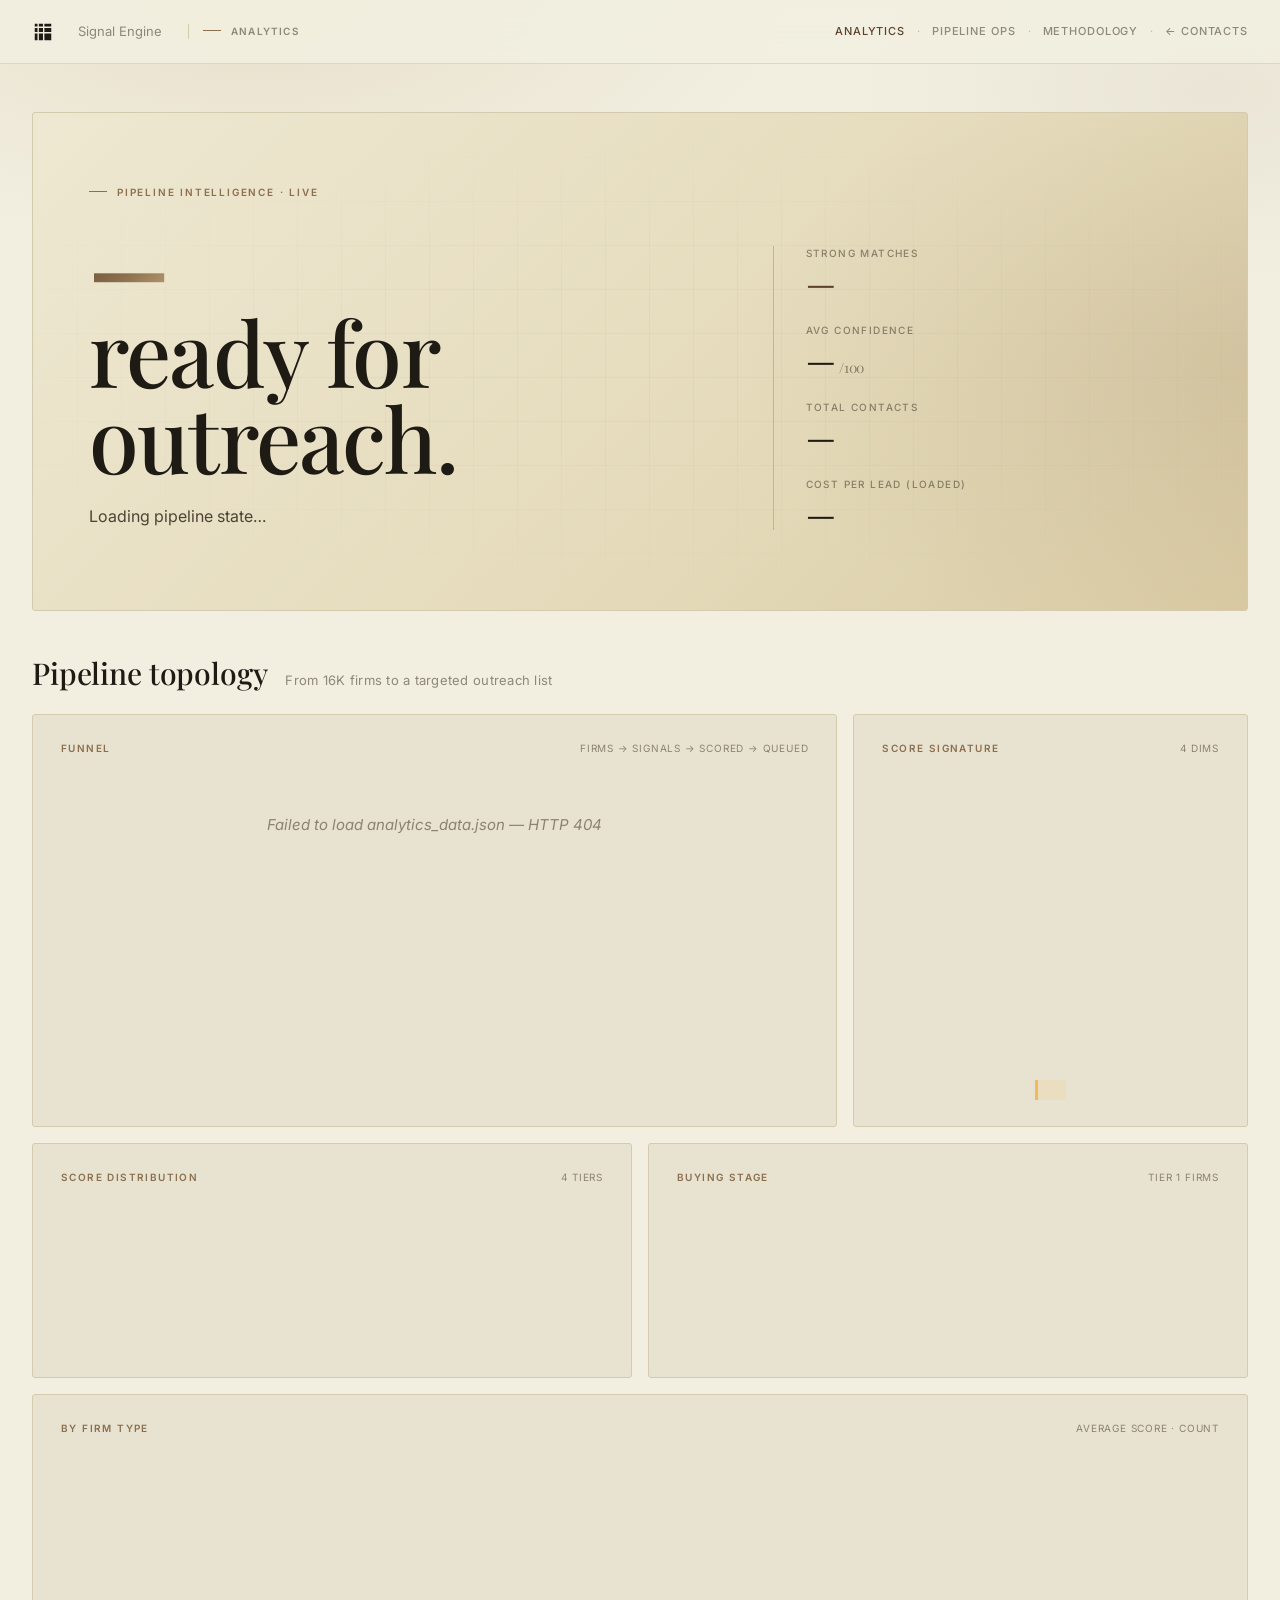
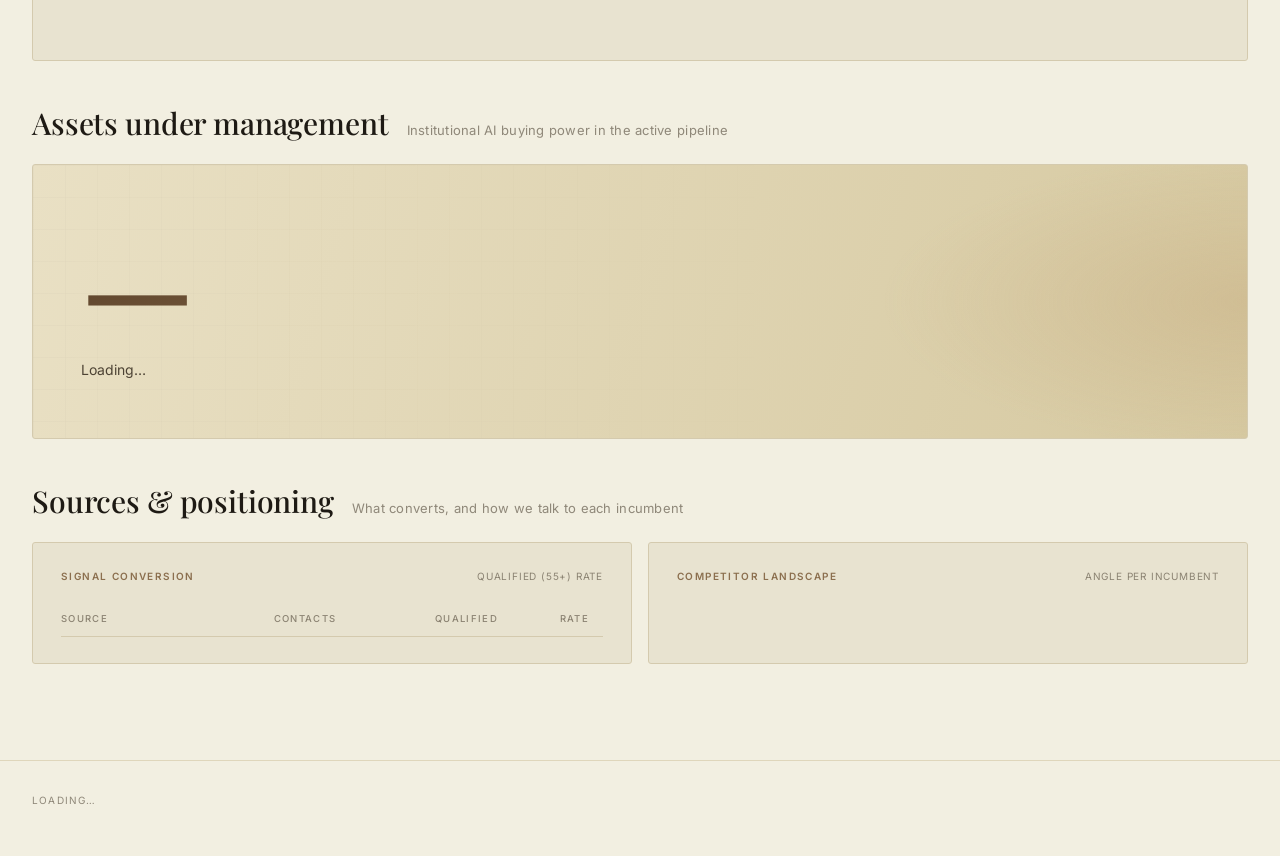
==== commit b08dc464: "Fix analytics + ops correctness: funnel units, cost-per-lead loading, signal attribution, source hea" ====
--- a/export/analytics.html
+++ b/export/analytics.html
@@ -7,6 +7,8 @@
 <link rel="preconnect" href="https://fonts.googleapis.com">
 <link rel="preconnect" href="https://fonts.gstatic.com" crossorigin>
 <link href="https://fonts.googleapis.com/css2?family=Inter:wght@300;400;500;600&family=Playfair+Display:wght@400;500;600;700&display=swap" rel="stylesheet">
+<link rel="stylesheet" href="/shared.css">
+<link rel="preload" as="fetch" href="analytics_data.json" crossorigin>
 <style>
   :root{
     /* Warm sand palette — editorial, layered */
@@ -148,6 +150,12 @@
 
   /* ── Funnel (ribbon) ── */
   .funnel{display:flex;flex-direction:column;gap:6px;margin-top:4px}
+  .f-group-label{font-size:10px;letter-spacing:0.14em;text-transform:uppercase;
+    color:var(--text-3,rgba(0,0,0,0.45));font-weight:600;margin:12px 0 4px;padding:0 2px}
+  .f-group-label:first-child{margin-top:0}
+  .f-divider{margin:14px 0 6px;padding:10px 14px;
+    background:rgba(70,91,255,0.06);border-left:3px solid rgba(70,91,255,0.55);
+    font-size:12px;letter-spacing:0.02em;color:var(--text-2,rgba(0,0,0,0.7));font-style:italic}
   .f-row{display:grid;grid-template-columns:1fr 96px;gap:18px;align-items:center}
   .f-bar{
     position:relative;height:60px;padding:0 22px;display:flex;align-items:center;
@@ -188,6 +196,10 @@
   .legend-row .k{color:var(--ink-2)}
   .legend-row .v{font-family:var(--font-mono);font-size:11.5px;color:var(--ink);font-variant-numeric:tabular-nums}
   .legend-row .v em{font-style:normal;color:var(--ink-3);margin-left:4px}
+  a.legend-link{text-decoration:none;color:inherit;padding:4px 6px;margin:-4px -6px;border-radius:2px;
+    transition:background 140ms, transform 140ms}
+  a.legend-link:hover{background:var(--umber-glow);transform:translateX(2px)}
+  a.legend-link:hover .k{color:var(--umber-deep)}
 
   /* ── Firm-type vertical bars ── */
   .vbars{display:flex;align-items:flex-end;justify-content:space-around;height:180px;gap:14px;padding:0 4px;margin-top:8px}
@@ -263,7 +275,7 @@
   /* ── Competitor cards ── */
   .comp-grid{display:grid;grid-template-columns:1fr 1fr;gap:14px;margin-top:4px}
   .comp-card{background:rgba(255,255,255,0.35);border:1px solid var(--border);border-left:3px solid var(--umber);
-    padding:18px 20px;border-radius:2px;transition:border-color 180ms}
+    padding:18px 20px;border-radius:2px;transition:border-color 150ms}
   .comp-card:hover{border-color:var(--umber-deep)}
   .comp-card .n{font-family:var(--font-display);font-size:20px;color:var(--ink);margin-bottom:4px;letter-spacing:-0.005em}
   .comp-card .meta{font-family:var(--font-mono);font-size:11px;color:var(--ink-3);margin-bottom:10px}
@@ -344,8 +356,12 @@
           <span class="v" id="k-total">—</span>
         </div>
         <div class="kpi-line">
-          <span class="l">Cost per lead</span>
-          <span class="v" id="k-cost">—</span>
+          <span class="l">Cost per lead (loaded)</span>
+          <span class="v" id="k-cost" title="Claude Sonnet + Haiku + Hunter, fully loaded across all ready leads">—</span>
+        </div>
+        <div class="kpi-line" id="kpi-cost-breakdown" style="display:none">
+          <span class="l" style="font-size:11px;color:var(--text-3,rgba(0,0,0,0.45))">Breakdown</span>
+          <span class="v" id="k-cost-breakdown" style="font-size:11px;color:var(--text-3,rgba(0,0,0,0.55));font-weight:400"></span>
         </div>
       </div>
     </div>
@@ -374,6 +390,10 @@
       <div class="radar-wrap">
         <svg viewBox="0 0 260 260" id="radar" aria-hidden="true"></svg>
         <div class="radar-legend" id="radar-legend"></div>
+        <div id="radar-narrative" style="margin-top:14px;padding:10px 14px;
+             background:rgba(245,158,11,0.08);border-left:3px solid rgba(245,158,11,0.55);
+             font-size:12px;line-height:1.55;color:var(--text-2,rgba(0,0,0,0.7));
+             font-style:italic"></div>
       </div>
     </div>
 
@@ -487,47 +507,58 @@
     document.getElementById('k-avg').textContent = Math.round(h.avg_score || 0);
     document.getElementById('k-total').textContent = fmt(h.contacts);
     const cost = h.cost_per_lead || 0;
-    document.getElementById('k-cost').textContent = cost > 0 ? `$${cost < 0.01 ? cost.toFixed(4) : cost.toFixed(2)}` : '$0.00';
+    document.getElementById('k-cost').textContent = cost > 0
+      ? `$${cost < 1 ? cost.toFixed(3) : cost.toFixed(2)}`
+      : '$0.00';
+    const cb = h.cost_breakdown;
+    if (cb && h.total_cost_usd){
+      document.getElementById('kpi-cost-breakdown').style.display = '';
+      document.getElementById('k-cost-breakdown').textContent =
+        `$${cb.claude_sonnet_usd} score + $${cb.claude_brief_usd} brief + $${cb.claude_fl_usd} opener + $${cb.hunter_usd} Hunter = $${cb.total_usd}`;
+    }
   }
 
   // ── Funnel ──────────────────────────────────────────
+  // Renders two sub-funnels (firms → contacts) with a divider between them,
+  // so readers don't read a firm-count → contact-count step as a funnel step.
   function renderFunnel(d){
     const stages = (d.funnel && d.funnel.stages) || [];
-    const max = Math.max(1, ...stages.map(s => s.count));
-    let worstIdx = -1, worstRate = 101;
-    for (let i = 1; i < stages.length; i++){
-      const prev = stages[i-1].count; if (!prev) continue;
-      const rate = (stages[i].count / prev) * 100;
-      if (rate < worstRate){ worstRate = rate; worstIdx = i; }
-    }
+    const firmStages    = stages.filter(s => s.unit === 'firms');
+    const contactStages = stages.filter(s => s.unit === 'contacts');
+    // Tier-1 bridge count — used to connect the two sub-funnels in the narrative
+    const tier1 = (firmStages.find(s => s.key === 'tier1_active') || {}).count || 0;
+    const contactsBase = (contactStages[0] || {}).count || 0;
+
+    const renderGroup = (group, groupLabel, offsetIdx) => {
+      const max = Math.max(1, ...group.map(s => s.count));
+      return `<div class="f-group-label">${esc(groupLabel)}</div>` +
+        group.map((s, i) => {
+          const prev = i === 0 ? null : group[i-1].count;
+          const conv = prev ? (s.count / prev) * 100 : null;
+          const pct = Math.max(10, (s.count / max) * 100);
+          const idx = offsetIdx + i;
+          return `<div class="f-row">
+            <div class="f-bar" style="width:${pct}%;background:linear-gradient(90deg, ${funnelColor(idx, stages.length)}, ${funnelColor(Math.min(idx+1, stages.length-1), stages.length)})">
+              <span class="count">${fmt(s.count)}</span><span class="name">${esc(s.label)}</span>
+            </div>
+            <div class="f-conv">
+              ${conv != null ? `<span class="v">${conv.toFixed(0)}%</span>conversion` : `<span class="v">—</span>start`}
+            </div>
+          </div>`;
+        }).join('');
+    };
+
     const el = document.getElementById('funnel');
-    el.innerHTML = stages.map((s, i) => {
-      const prev = i === 0 ? null : stages[i-1].count;
-      const conv = prev ? (s.count / prev) * 100 : null;
-      const pct = Math.max(10, (s.count / max) * 100);
-      const drop = (i === worstIdx) ? `<span class="drop">↓ biggest drop</span>` : '';
-      return `<div class="f-row">
-        <div class="f-bar" style="width:${pct}%;background:linear-gradient(90deg, ${funnelColor(i, stages.length)}, ${funnelColor(Math.min(i+1, stages.length-1), stages.length)})">
-          <span class="count">${fmt(s.count)}</span><span class="name">${esc(s.label)}</span>
-        </div>
-        <div class="f-conv">
-          ${conv != null ? `<span class="v">${conv.toFixed(0)}%</span>conversion` : `<span class="v">—</span>start`}
-          ${drop}
-        </div>
-      </div>`;
-    }).join('');
+    let html = '';
+    if (firmStages.length)    html += renderGroup(firmStages, 'FIRM FUNNEL · source → curation', 0);
+    if (contactStages.length) html += `<div class="f-divider">↓ each Tier-1 firm fans out into ~${tier1 ? Math.round(contactsBase/tier1) : '—'} scored contacts</div>` + renderGroup(contactStages, 'CONTACT FUNNEL · enrichment → outreach-ready', firmStages.length);
+    el.innerHTML = html;
 
     const bn = d.bottleneck || {};
-    let msg = bn.message || '';
-    if (!msg && worstIdx > 0){
-      const from = stages[worstIdx-1], to = stages[worstIdx];
-      const lost = from.count - to.count;
-      msg = `<b>${esc(to.label)}</b> is the binding constraint — ${fmt(lost)} records (${Math.round(100 - worstRate)}%) drop between <b>${esc(from.label)}</b> and <b>${esc(to.label)}</b>.`;
-    }
-    if (msg){
+    if (bn.message){
       const lede = document.createElement('div');
       lede.className = 'funnel-lede';
-      lede.innerHTML = msg;
+      lede.innerHTML = `<b>${esc(bn.label || 'Conversion Gap')}:</b> ${esc(bn.message)}`;
       el.appendChild(lede);
     }
   }
@@ -588,6 +619,15 @@
     document.getElementById('radar-legend').innerHTML = pts.map(p => `
       <div><div class="k">${esc(p.lbl)}</div><div class="v">${Math.round(p.v)}</div></div>
     `).join('');
+
+    // Weakest-dimension narrative so a reader immediately sees WHY composite
+    // scores look the way they do.
+    const narr = dims._narrative || {};
+    const narrEl = document.getElementById('radar-narrative');
+    if (narrEl){
+      narrEl.textContent = narr.message || '';
+      narrEl.style.display = narr.message ? '' : 'none';
+    }
   }
 
   // ── Donut helper ────────────────────────────────────
@@ -624,12 +664,18 @@
       color: TIER_COLORS[b.key] || '#B5A889', range:b.range, pct:b.pct
     }));
     drawDonut('donut-tiers', segs, {n: total, l:'scored'});
+    const tierHref = k => ({
+      strong:   'index.html?min_score=75',
+      good:     'index.html?min_score=55&max_score=74',
+      moderate: 'index.html?min_score=35&max_score=54',
+      weak:     'index.html?max_score=34',
+    }[k] || 'index.html');
     document.getElementById('tiers-legend').innerHTML = segs.map(s => `
-      <div class="legend-row">
+      <a class="legend-row legend-link" href="${tierHref(s.key)}" title="Filter contacts to ${esc(s.label)}">
         <div class="dot" style="background:${s.color}"></div>
         <div class="k">${esc(s.label)}</div>
         <div class="v">${s.value}<em>${s.pct}%</em></div>
-      </div>`).join('');
+      </a>`).join('');
   }
 
   // ── Buying Stage Donut ──────────────────────────────
@@ -689,31 +735,41 @@
   }
 
   // ── Signal Conversion ───────────────────────────────
+  // Rates are "primary-signal attribution" — each contact counted once under
+  // its most recent signal. The "No Signal" row is an ICP-only fallback, not
+  // a real acquisition channel, so it gets a different visual treatment.
   function renderSignalConv(d){
     const rows = d.signal_conversion || [];
-    const withData = rows.filter(r => r.contacts > 0);
+    const channelRows = rows.filter(r => !r.is_fallback);
+    const withData    = channelRows.filter(r => r.contacts > 0);
     const best = withData.reduce((a, b) => (a && a.rate > b.rate) ? a : b, null);
     const tb = document.querySelector('#signal-conv tbody');
     tb.innerHTML = rows.map(r => {
       const cls = [];
       if (best && r === best) cls.push('best');
       if (r.contacts === 0)   cls.push('zero');
+      if (r.is_fallback)      cls.push('fallback');
+      const chipType = r.signal_type === 'no_signal' ? 'none' : r.signal_type;
       return `<tr class="${cls.join(' ')}">
-        <td><span class="sig-chip ${esc(r.signal_type)}">${esc(r.signal_type)}</span></td>
+        <td><span class="sig-chip ${esc(chipType)}">${esc(r.label || r.signal_type)}</span></td>
         <td class="num">${fmt(r.contacts)}</td>
         <td class="num">${fmt(r.qualified)}</td>
         <td class="num">${r.rate.toFixed(1)}%</td>
       </tr>`;
     }).join('');
-    const zero = rows.filter(r => r.contacts === 0 && r.signal_type !== 'none');
+    const zero = channelRows.filter(r => r.contacts === 0);
     document.getElementById('signal-callouts').innerHTML = zero.map(r =>
-      `<div class="callout">${esc(r.signal_type)} signals not yet collected — run <code>--collect</code> to activate this source.</div>`
+      `<div class="callout">${esc(r.label || r.signal_type)} collector not yet wired — 0 signals on record. Run <code>--collect</code> once the source is configured.</div>`
     ).join('');
   }
 
   // ── Competitor landscape cards ──────────────────────
   function renderCompetitors(d){
-    const rows = d.competitor_landscape || [];
+    const rows = (d.competitor_landscape || []).slice().sort((a,b) => {
+      if (a.competitor === 'none') return 1;
+      if (b.competitor === 'none') return -1;
+      return (b.firms || 0) - (a.firms || 0);
+    });
     const el = document.getElementById('comp-grid');
     el.innerHTML = rows.length ? rows.map(r => `
       <div class="comp-card">
@@ -723,18 +779,21 @@
       </div>`).join('') : `<div class="state">No competitor data</div>`;
   }
 
-  // ── Bottleneck ──────────────────────────────────────
+  // ── Conversion Gap (formerly "Bottleneck") ─────────
+  // Only considers contact-level conversion steps. Firm-level drops
+  // (SEC→ICP, ICP→Tier2) are deliberate caps and not shown as gaps.
   function renderBottleneck(d){
     const b = d.bottleneck || {};
     const wrap = document.getElementById('bottleneck-wrap');
     if (!b || !b.message){
-      wrap.innerHTML = `<div class="state">Pipeline too short to compute bottleneck</div>`;
+      wrap.innerHTML = `<div class="state">No contact-level conversion gap — ready pipeline is healthy.</div>`;
       return;
     }
+    const label = b.label || 'Largest Contact-level Conversion Gap';
     wrap.innerHTML = `<div class="bottleneck">
-      <div class="ic">!</div>
+      <div class="ic">↗</div>
       <div class="body">
-        <div class="lbl">Bottleneck · ${b.rate}% pass-through</div>
+        <div class="lbl">${esc(label)} · ${b.rate}% pass-through</div>
         <div class="msg">${esc(b.message)}</div>
       </div>
     </div>`;
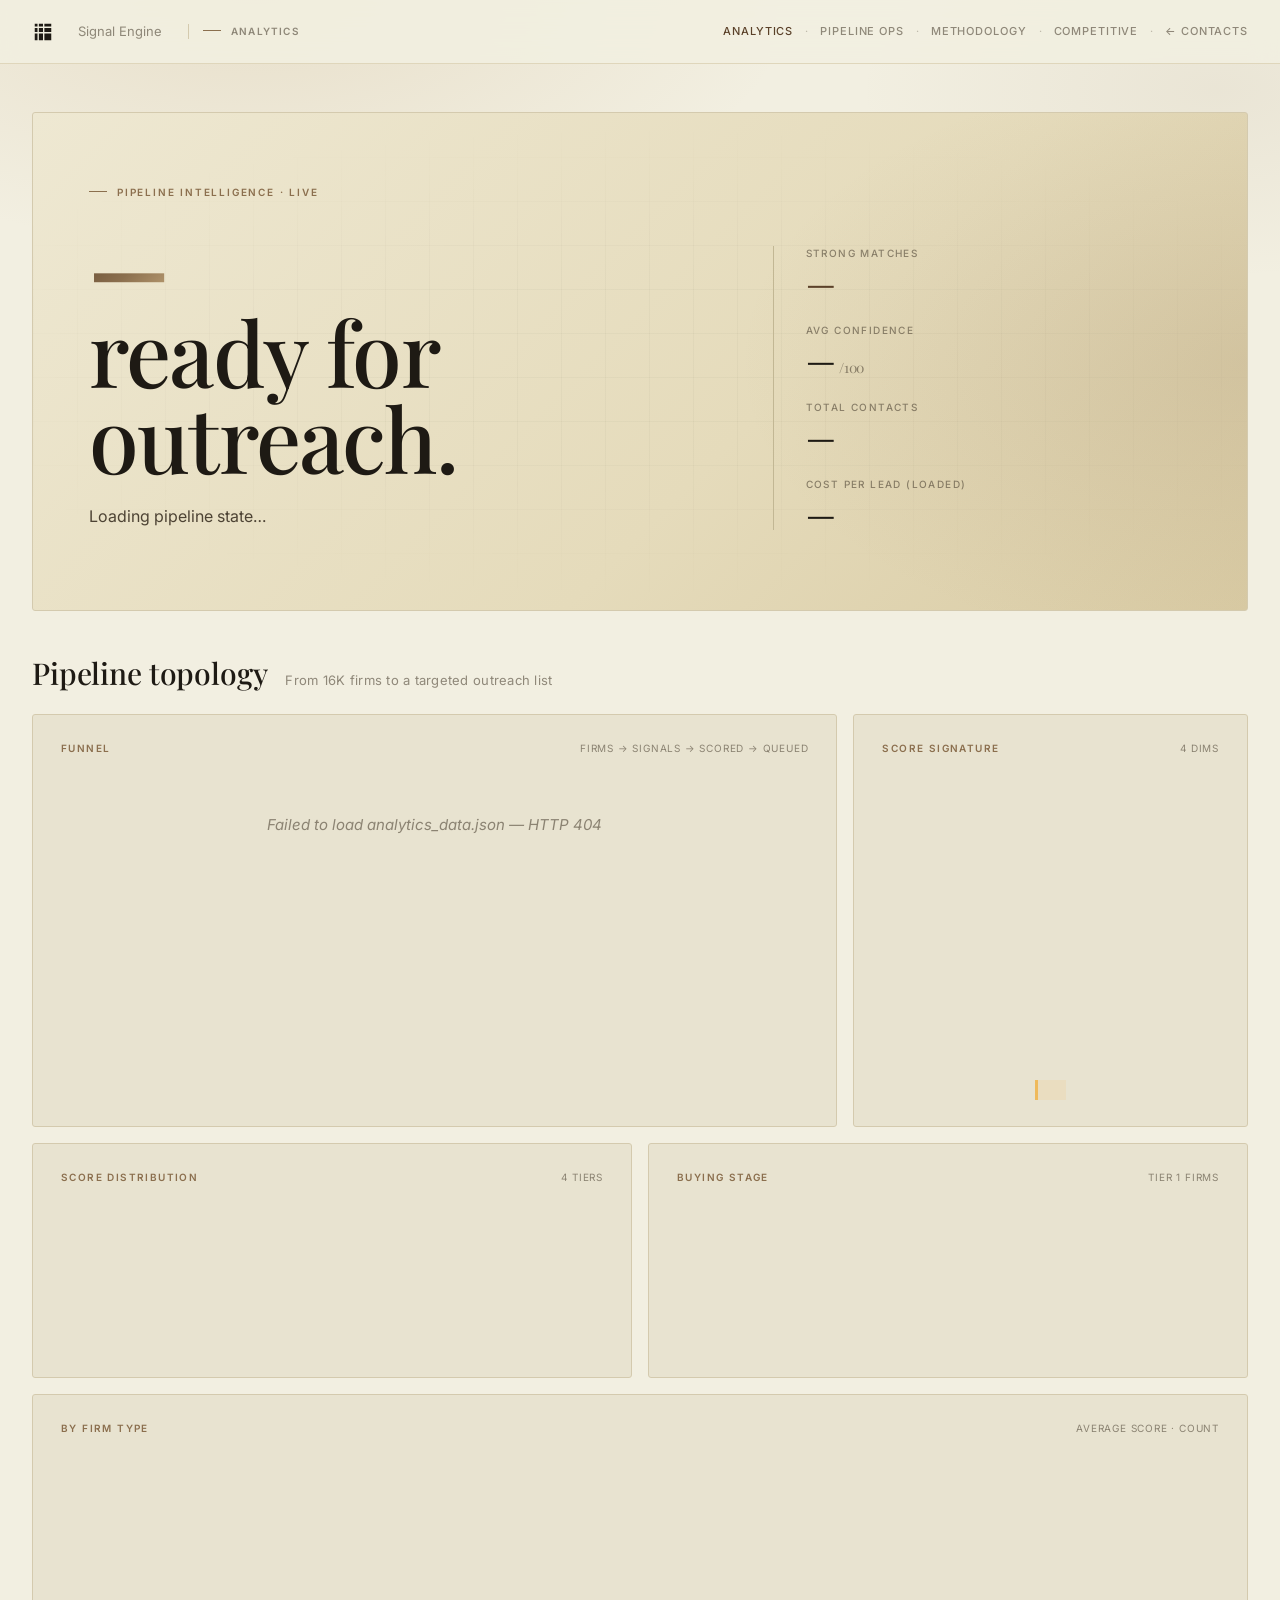
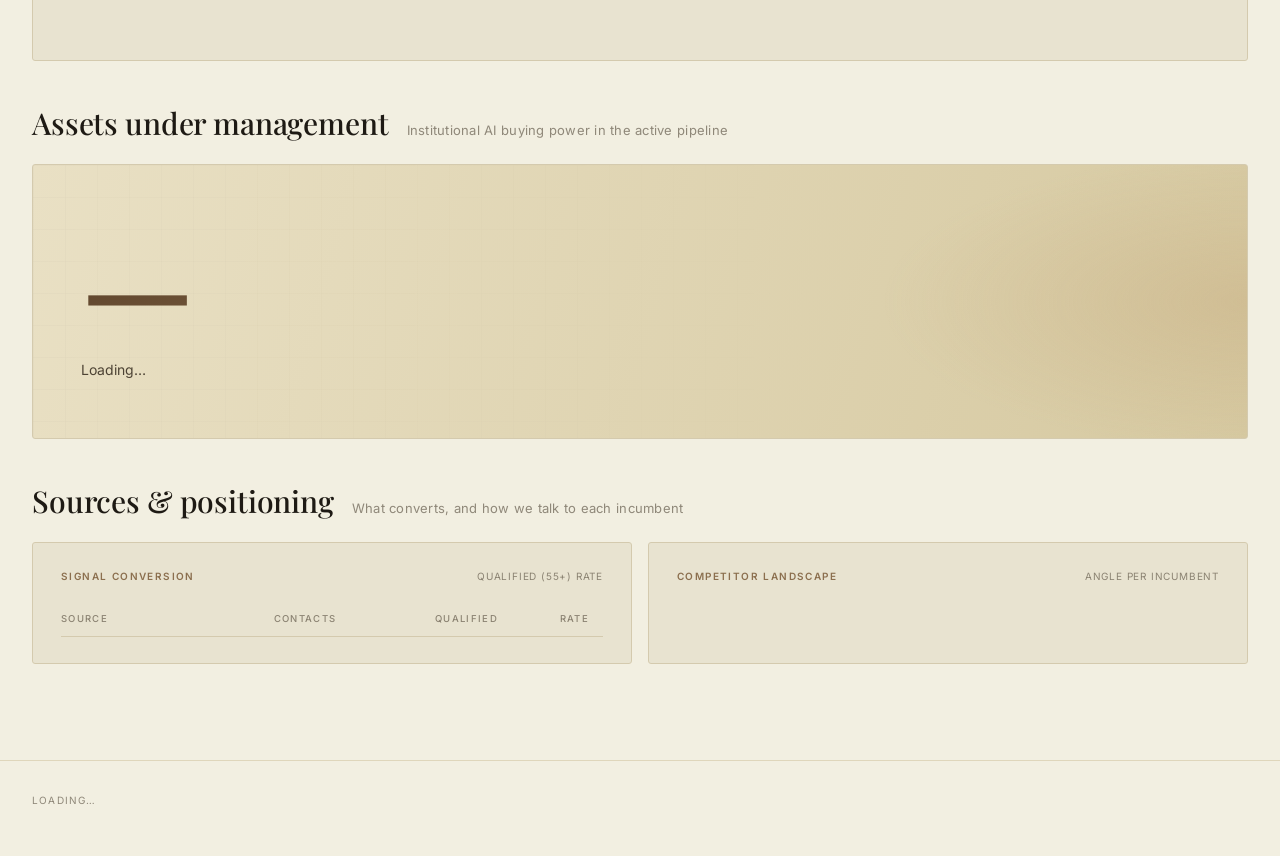
==== commit e724bc35: "feat(competitive): add route, nav links, and cron integration Registers /competitive Flask route and" ====
--- a/export/analytics.html
+++ b/export/analytics.html
@@ -328,6 +328,7 @@
     <a href="analytics.html" class="active">Analytics</a><span class="nav-sep">·</span>
     <a href="ops.html">Pipeline Ops</a><span class="nav-sep">·</span>
     <a href="methodology.html">Methodology</a><span class="nav-sep">·</span>
+    <a href="competitive.html">Competitive</a><span class="nav-sep">·</span>
     <a href="index.html">← Contacts</a>
   </nav>
 </header>
@@ -479,6 +480,15 @@
 <script>
 (() => {
   const esc = s => String(s==null?'':s).replace(/[&<>"']/g, c => ({'&':'&amp;','<':'&lt;','>':'&gt;','"':'&quot;',"'":'&#39;'}[c]));
+  const formatAUM = val => {
+    if (!val || val === 0) return '—';
+    const n = Number(val);
+    if (!isFinite(n)) return '—';
+    if (n >= 1e12) return '$' + (n/1e12).toFixed(1) + 'T';
+    if (n >= 1e9)  return '$' + (n/1e9).toFixed(0) + 'B';
+    if (n >= 1e6)  return '$' + (n/1e6).toFixed(0) + 'M';
+    return '$' + n.toLocaleString();
+  };
   const fmt = n => (n||0).toLocaleString();
   const prettyType = t => ({pe:'Private Equity',hedge_fund:'Hedge Fund',investment_bank:'Investment Bank',credit_fund:'Credit Fund',credit:'Credit'}[t] || (t||'unknown').replace(/_/g,' '));
   const prettyComp = t => ({alphasense:'AlphaSense',rogo:'Rogo',bloomberg:'Bloomberg',stack_ai:'Stack AI',none:'Cold ICP'}[t] || (t||'unknown').replace(/_/g,' '));
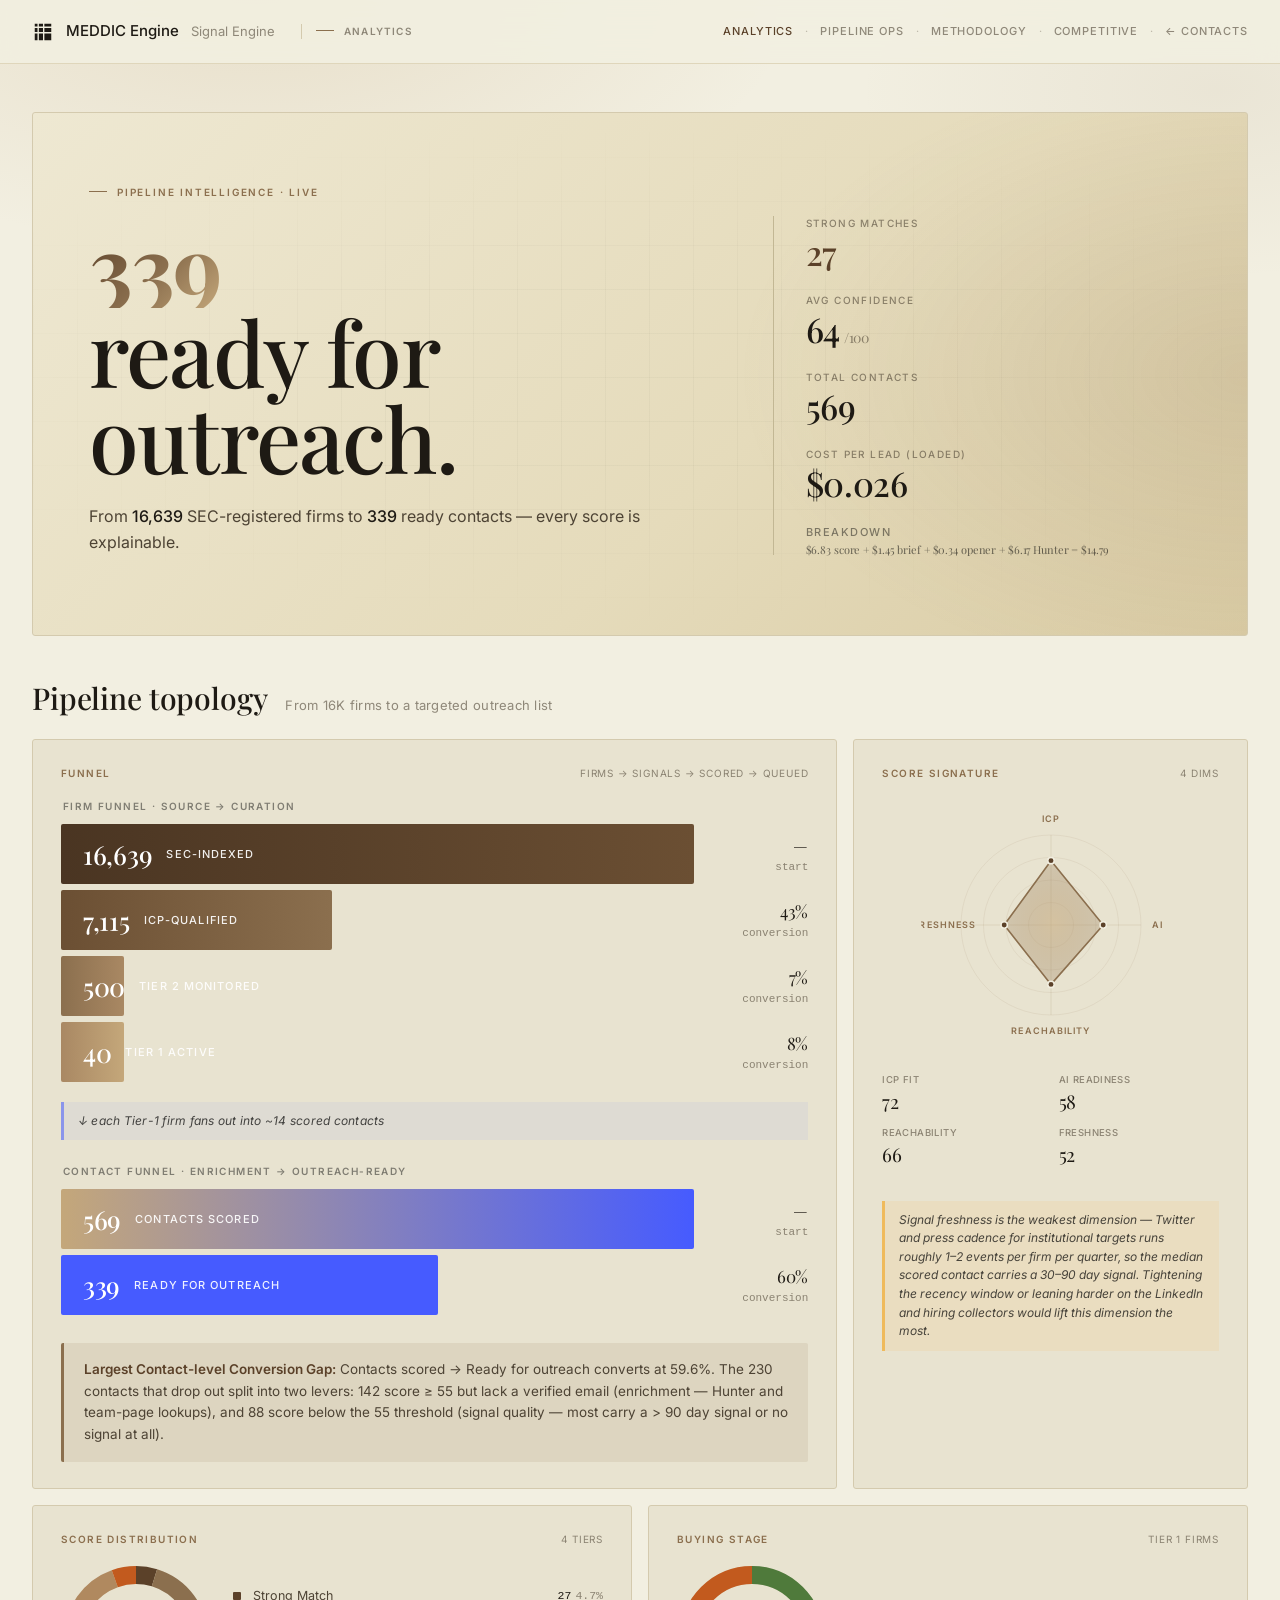
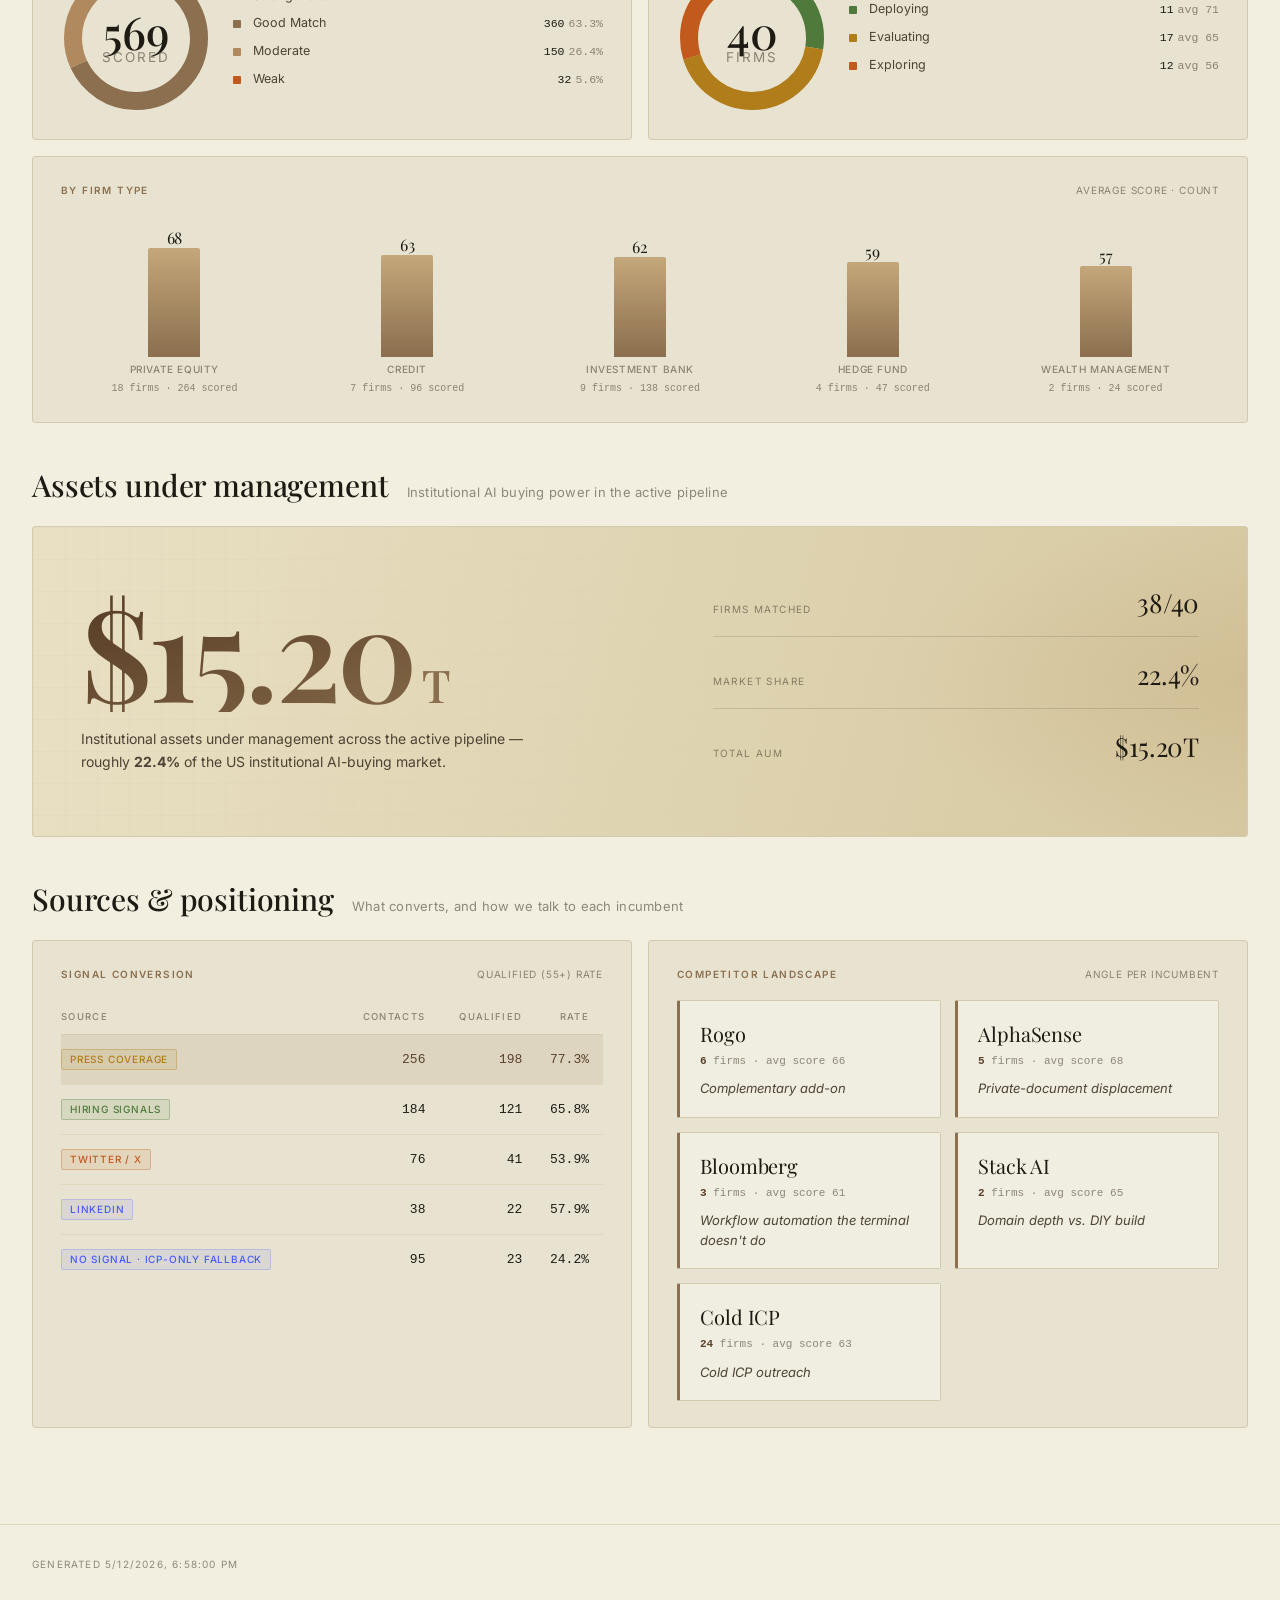
==== commit 9367fd59: "polish: clean dashboard HTML, restore data files, add walkthrough screenshots for scoring, ops, anal" ====
--- a/export/analytics.html
+++ b/export/analytics.html
@@ -320,7 +320,7 @@
     <svg width="22" height="22" viewBox="0 0 16 16" fill="none" aria-hidden="true">
       <path fill="#1E1A14" d="M2 2h2v2H2V2Zm3 2h3V2H5v2Zm4-2v2h5V2H9ZM2 8h2V5H2v3Zm3 0h3V5H5v3Zm4 0h5V5H9v3Zm-7 6h2V9H2v5Zm3 0h3V9H5v5Zm4 0h5V9H9v5Z"/>
     </svg>
-    <span class="name"></span>
+    <span class="name">MEDDIC Engine</span>
     <span class="sub">Signal Engine</span>
     <span class="eyebrow">Analytics</span>
   </div>
